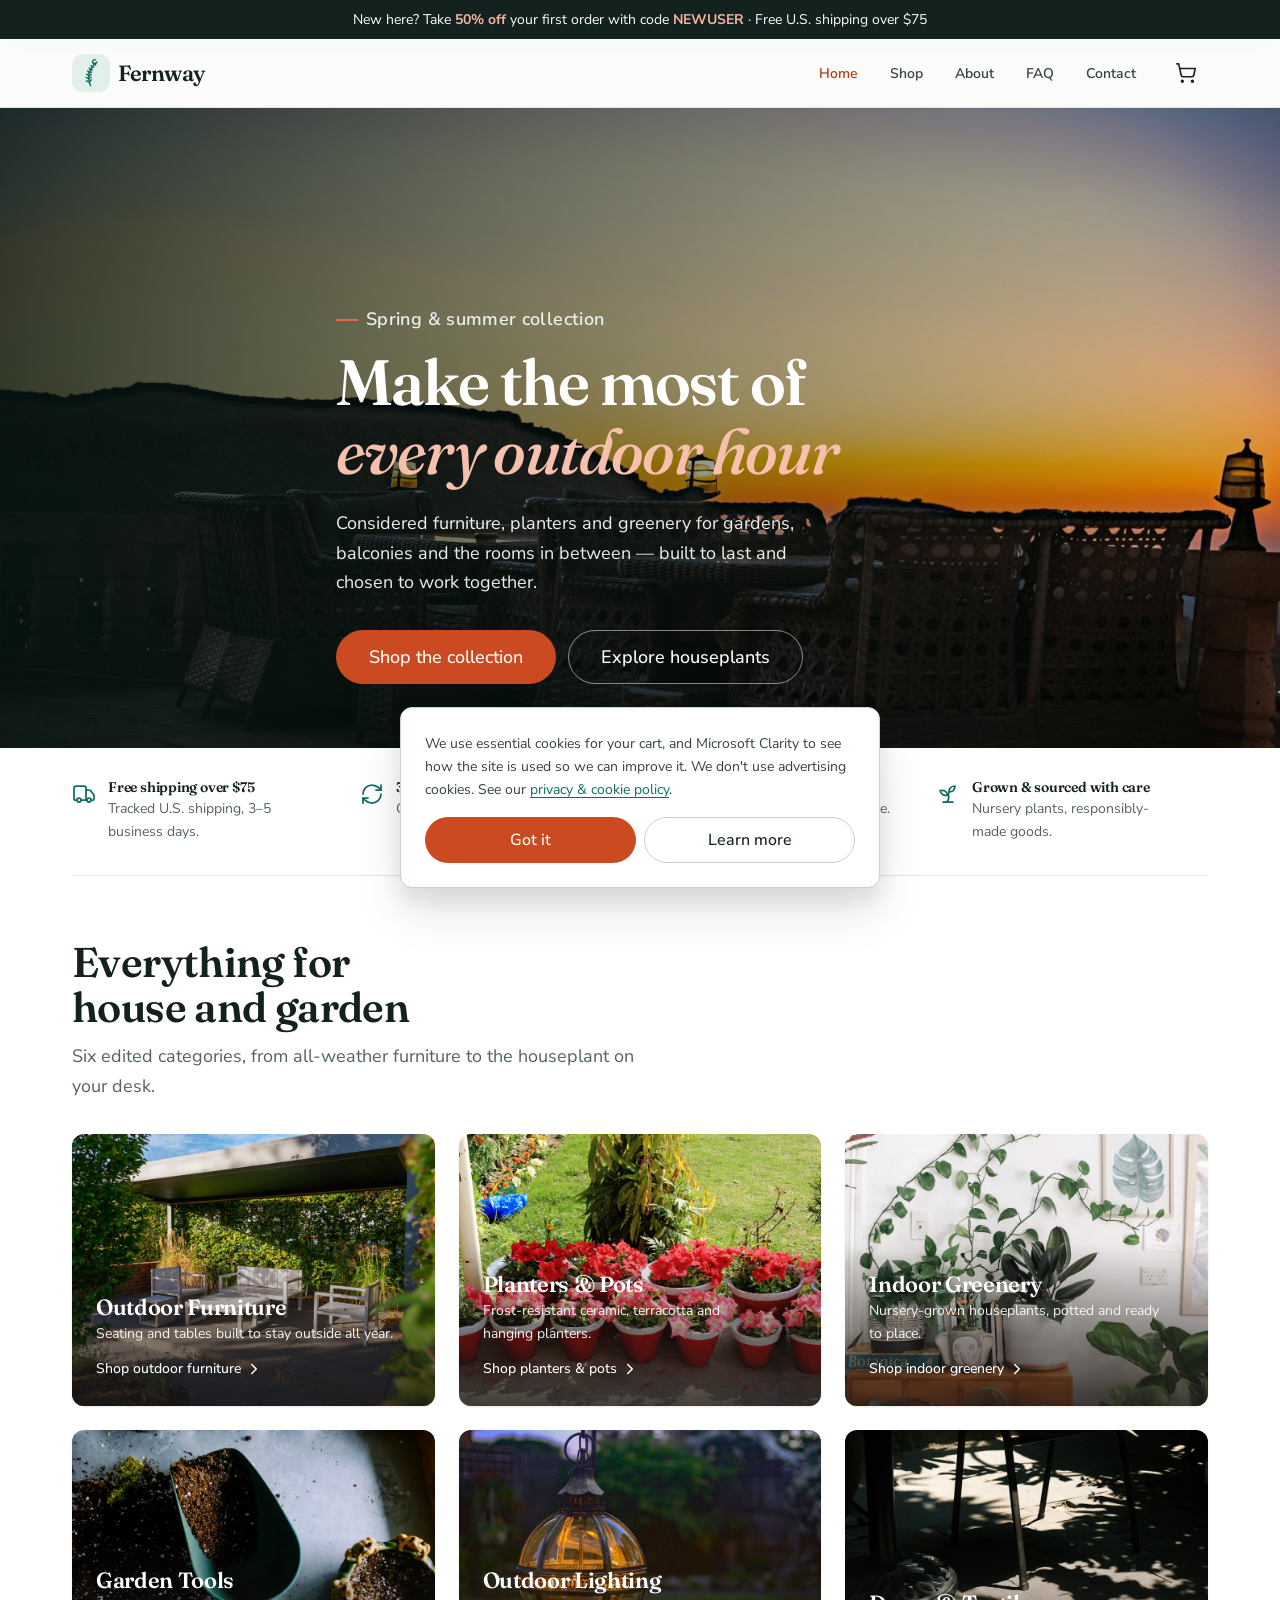
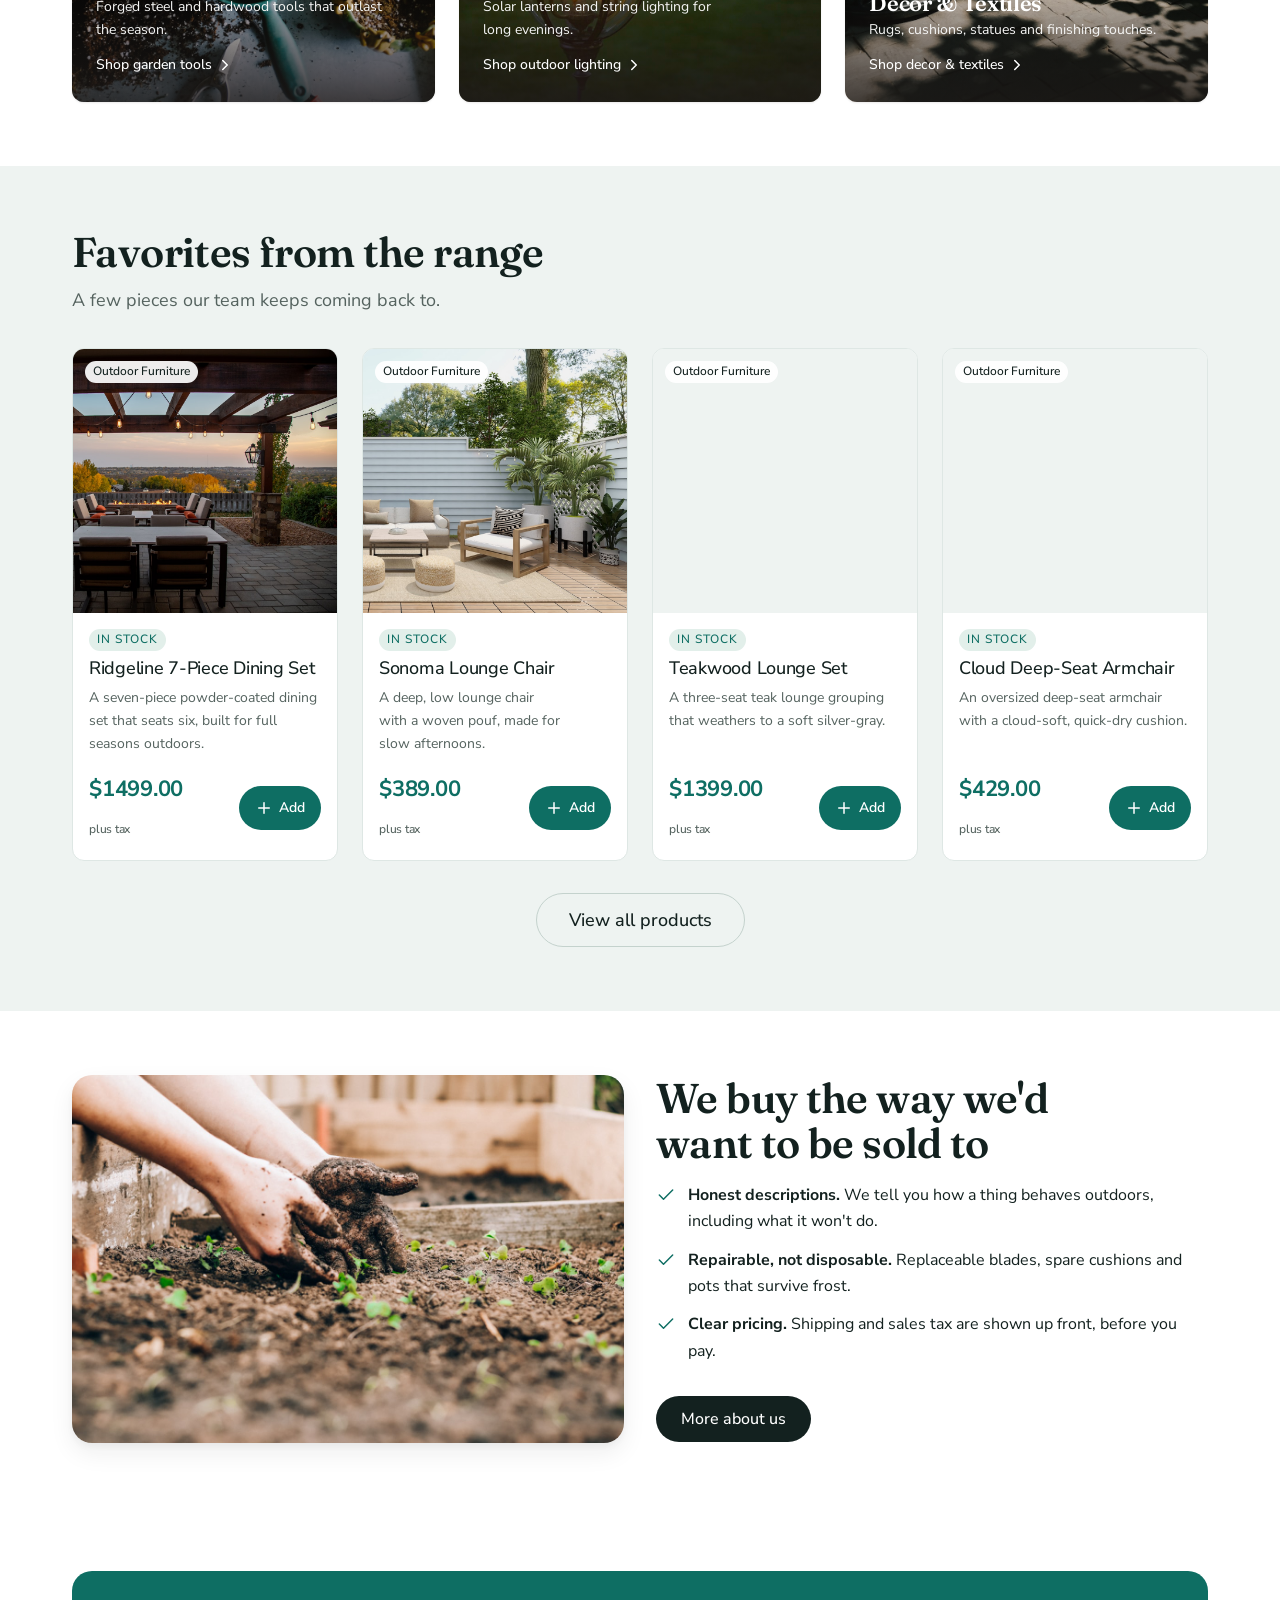
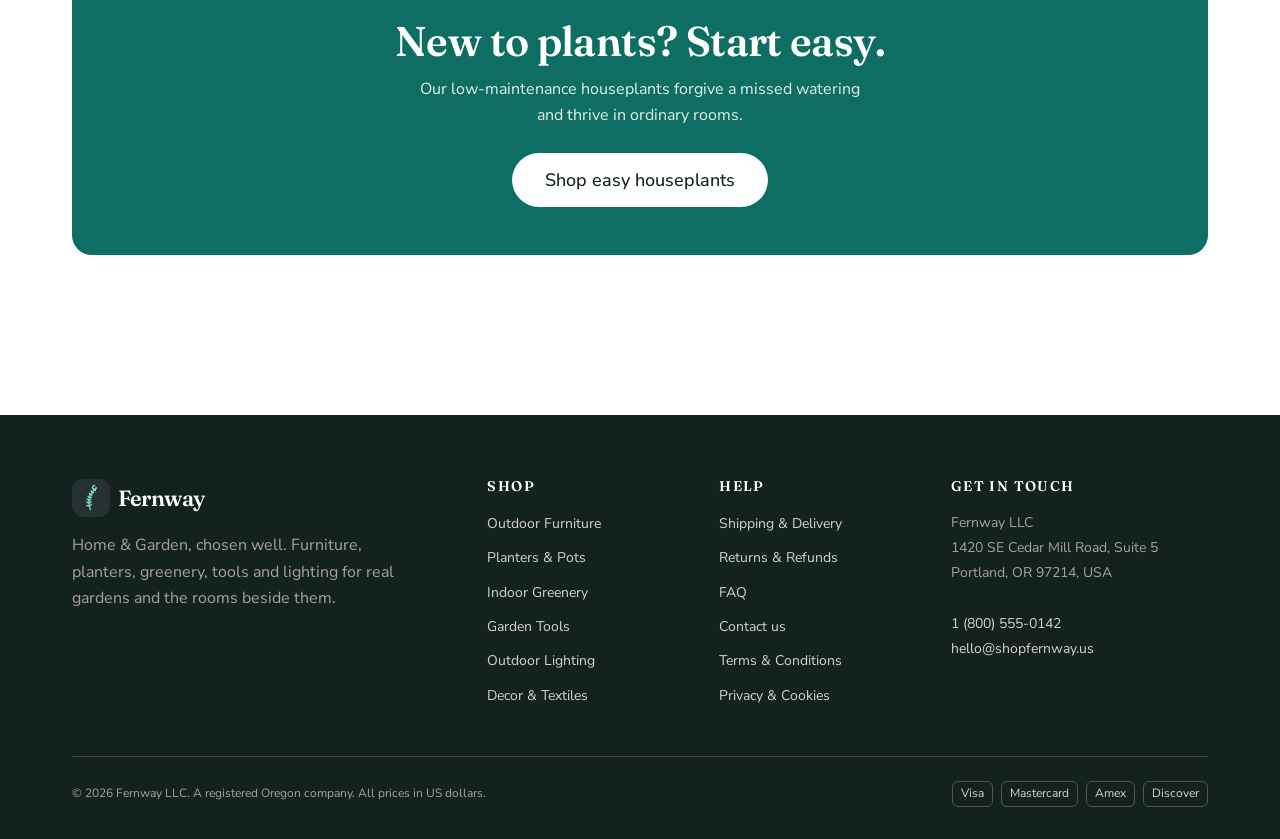
==== index.html @ 9d28e7ee "Initial commit" ====
<!DOCTYPE html>
<html lang="en">
<head>
  <meta charset="UTF-8">
  <meta name="viewport" content="width=device-width, initial-scale=1.0">
  <title>Fernway — Home &amp; Garden, chosen well</title>
  <meta name="description" content="Fernway is a Home &amp; Garden shop: outdoor furniture, planters, houseplants, tools, lighting and decor. Free U.S. shipping over $75, 30-day returns.">
  <link rel="canonical" href="https://shopfernway.us/">
  <meta property="og:type" content="website">
  <meta property="og:site_name" content="Fernway">
  <meta property="og:title" content="Fernway — Home &amp; Garden, chosen well">
  <meta property="og:description" content="Home &amp; Garden, chosen well. New here? Take 50% off your first order with code NEWUSER. Free U.S. shipping over $75.">
  <meta property="og:url" content="https://shopfernway.us/">
  <meta property="og:image" content="https://shopfernway.us/assets/images/hero-patio.jpg">
  <meta name="twitter:card" content="summary_large_image">
  <link rel="icon" href="assets/favicon.svg" type="image/svg+xml">
  <link rel="preload" href="assets/fonts/fraunces-600.woff2" as="font" type="font/woff2" crossorigin>
  <link rel="preload" href="assets/fonts/nunito-sans-400.woff2" as="font" type="font/woff2" crossorigin>
  <link rel="stylesheet" href="css/styles.css">
  <script type="text/javascript">(function(c,l,a,r,i,t,y){c[a]=c[a]||function(){(c[a].q=c[a].q||[]).push(arguments)};t=l.createElement(r);t.async=1;t.src="https://www.clarity.ms/tag/"+i;y=l.getElementsByTagName(r)[0];y.parentNode.insertBefore(t,y);})(window, document, "clarity", "script", "xrzuqr690d");</script>
</head>
<body>
  <a class="skip-link" href="#main">Skip to content</a>

  <div class="announce">
    New here? Take <strong>50% off</strong> your first order with code <strong>NEWUSER</strong> · Free U.S. shipping over $75
  </div>

  <header class="site-header">
    <div class="container header-bar">
      <a class="brand" href="index.html" aria-label="Fernway, home">
        <span class="brand-mark"><svg width="30" height="30" viewBox="0 0 32 32" fill="none" stroke="currentColor" stroke-width="1.5" stroke-linecap="round" stroke-linejoin="round" aria-hidden="true"><path d="M15.5 29.5 Q9.5 15 22 4.5"/><path d="M22 4.5 a2.2 2.2 0 1 1 -1.6 -2.6"/><path d="M14.2 25.5 16.44 23.2 M14.2 25.5 11.11 24.51 M13.62 22.14 16.02 20.35 M13.62 22.14 10.96 20.77 M13.63 18.88 16.08 17.64 M13.63 18.88 11.43 17.22 M14.19 15.75 16.61 15.03 M14.19 15.75 12.49 13.9 M15.32 12.74 17.59 12.48 M15.32 12.74 14.1 10.81 M17.01 9.85 19.05 9.95 M17.01 9.85 16.21 7.97 M19.27 7.08 21.04 7.43 M19.27 7.08 18.8 5.33"/></svg></span>
        Fernway
      </a>

      <nav class="primary-nav" data-primary-nav aria-label="Main">
        <ul>
          <li><a href="index.html">Home</a></li>
          <li><a href="shop.html">Shop</a></li>
          <li><a href="about.html">About</a></li>
          <li><a href="faq.html">FAQ</a></li>
          <li><a href="contact.html">Contact</a></li>
        </ul>
      </nav>

      <div class="header-actions">
        <a class="icon-btn" href="cart.html" aria-label="Cart">
          <svg width="22" height="22" viewBox="0 0 24 24" fill="none" stroke="currentColor" stroke-width="1.75" stroke-linecap="round" stroke-linejoin="round" aria-hidden="true"><circle cx="8" cy="21" r="1"/><circle cx="19" cy="21" r="1"/><path d="M2.05 2.05h2l2.66 12.42a2 2 0 0 0 2 1.58h9.78a2 2 0 0 0 1.95-1.57l1.65-7.43H5.12"/></svg>
          <span class="cart-count" data-cart-count data-count="0">0</span>
        </a>
        <button class="nav-toggle" data-nav-toggle aria-expanded="false" aria-controls="main-nav" aria-label="Open menu">
          <svg width="22" height="22" viewBox="0 0 24 24" fill="none" stroke="currentColor" stroke-width="1.75" stroke-linecap="round" stroke-linejoin="round" aria-hidden="true"><line x1="4" y1="6" x2="20" y2="6"/><line x1="4" y1="12" x2="20" y2="12"/><line x1="4" y1="18" x2="20" y2="18"/></svg>
        </button>
      </div>
    </div>
  </header>

  <main id="main">
    <!-- Hero -->
    <section class="hero">
      <div class="hero-media">
        <img src="assets/images/hero-patio.jpg" alt="An outdoor seating area at sunset overlooking the water" width="1920" height="1080" fetchpriority="high" decoding="async">
      </div>
      <div class="container hero-inner">
        <p class="hero-kicker">Spring &amp; summer collection</p>
        <h1>Make the most of<br><em>every outdoor hour</em></h1>
        <p>Considered furniture, planters and greenery for gardens, balconies and the rooms in between — built to last and chosen to work together.</p>
        <div class="hero-actions">
          <a class="btn btn-primary btn-lg" href="shop.html">Shop the collection</a>
          <a class="btn btn-ghost btn-lg" href="shop.html?category=indoor-greenery">Explore houseplants</a>
        </div>
      </div>
    </section>

    <!-- Trust row -->
    <div class="container">
      <div class="trust-row">
        <div class="trust-item">
          <svg width="24" height="24" viewBox="0 0 24 24" fill="none" stroke="currentColor" stroke-width="1.75" stroke-linecap="round" stroke-linejoin="round" aria-hidden="true"><path d="M14 18V6a2 2 0 0 0-2-2H4a2 2 0 0 0-2 2v11a1 1 0 0 0 1 1h2"/><path d="M15 18H9"/><path d="M19 18h2a1 1 0 0 0 1-1v-3.65a1 1 0 0 0-.22-.62l-3.48-4.35A1 1 0 0 0 17.52 8H14"/><circle cx="17" cy="18" r="2"/><circle cx="7" cy="18" r="2"/></svg>
          <div><h3>Free shipping over $75</h3><p>Tracked U.S. shipping, 3–5 business days.</p></div>
        </div>
        <div class="trust-item">
          <svg width="24" height="24" viewBox="0 0 24 24" fill="none" stroke="currentColor" stroke-width="1.75" stroke-linecap="round" stroke-linejoin="round" aria-hidden="true"><path d="M3 12a9 9 0 0 1 9-9 9.75 9.75 0 0 1 6.74 2.74L21 8"/><path d="M21 3v5h-5"/><path d="M21 12a9 9 0 0 1-9 9 9.75 9.75 0 0 1-6.74-2.74L3 16"/><path d="M8 16H3v5"/></svg>
          <div><h3>30-day returns</h3><p>Changed your mind? Send it back.</p></div>
        </div>
        <div class="trust-item">
          <svg width="24" height="24" viewBox="0 0 24 24" fill="none" stroke="currentColor" stroke-width="1.75" stroke-linecap="round" stroke-linejoin="round" aria-hidden="true"><path d="M20 13c0 5-3.5 7.5-7.66 8.95a1 1 0 0 1-.67-.01C7.5 20.5 4 18 4 13V6a1 1 0 0 1 1-1c2 0 4.5-1.2 6.24-2.72a1.17 1.17 0 0 1 1.52 0C14.51 3.81 17 5 19 5a1 1 0 0 1 1 1Z"/><path d="m9 12 2 2 4-4"/></svg>
          <div><h3>Built to last</h3><p>Guarantees on every larger piece.</p></div>
        </div>
        <div class="trust-item">
          <svg width="24" height="24" viewBox="0 0 24 24" fill="none" stroke="currentColor" stroke-width="1.75" stroke-linecap="round" stroke-linejoin="round" aria-hidden="true"><path d="M7 20h10"/><path d="M10 20c5.5-2.5.8-6.4 3-10"/><path d="M9.5 9.4c1.1.8 1.8 2.2 2.3 3.7-2 .4-3.5.4-4.8-.3-1.2-.6-2.3-1.9-3-4.2 2.8-.5 4.4 0 5.5.8Z"/><path d="M14.1 6a7 7 0 0 0-1.1 4c1.9-.1 3.3-.6 4.3-1.4 1-1 1.6-2.3 1.7-4.6-2.7.1-4 1-4.9 2Z"/></svg>
          <div><h3>Grown &amp; sourced with care</h3><p>Nursery plants, responsibly-made goods.</p></div>
        </div>
      </div>
    </div>

    <!-- Categories -->
    <section class="section container">
      <div class="section-head">
        <h2>Everything for house and garden</h2>
        <p>Six edited categories, from all-weather furniture to the houseplant on your desk.</p>
      </div>
      <div class="card-grid" data-category-grid></div>
    </section>

    <!-- Featured -->
    <section class="section-sunk">
      <div class="section container">
        <div class="section-head">
          <h2>Favorites from the range</h2>
          <p>A few pieces our team keeps coming back to.</p>
        </div>
        <div data-featured-grid></div>
        <div class="text-center mt-6">
          <a class="btn btn-ghost btn-lg" href="shop.html">View all products</a>
        </div>
      </div>
    </section>

    <!-- Editorial split -->
    <section class="section container">
      <div class="split reveal">
        <div class="split-media">
          <img src="assets/images/editorial-workshop.jpg" alt="Hands pressing a young seedling into dark potting soil" width="1200" height="800" loading="lazy" decoding="async">
        </div>
        <div class="split-body">
          <h2>We buy the way we'd want to be sold to</h2>
          <ul class="feature-list">
            <li><svg width="20" height="20" viewBox="0 0 24 24" fill="none" stroke="currentColor" stroke-width="1.75" stroke-linecap="round" stroke-linejoin="round" aria-hidden="true"><polyline points="20 6 9 17 4 12"/></svg><span><strong>Honest descriptions.</strong> We tell you how a thing behaves outdoors, including what it won't do.</span></li>
            <li><svg width="20" height="20" viewBox="0 0 24 24" fill="none" stroke="currentColor" stroke-width="1.75" stroke-linecap="round" stroke-linejoin="round" aria-hidden="true"><polyline points="20 6 9 17 4 12"/></svg><span><strong>Repairable, not disposable.</strong> Replaceable blades, spare cushions and pots that survive frost.</span></li>
            <li><svg width="20" height="20" viewBox="0 0 24 24" fill="none" stroke="currentColor" stroke-width="1.75" stroke-linecap="round" stroke-linejoin="round" aria-hidden="true"><polyline points="20 6 9 17 4 12"/></svg><span><strong>Clear pricing.</strong> Shipping and sales tax are shown up front, before you pay.</span></li>
          </ul>
          <a class="btn btn-dark" href="about.html">More about us</a>
        </div>
      </div>
    </section>

    <!-- CTA band -->
    <section class="section container">
      <div class="cta-band reveal">
        <h2>New to plants? Start easy.</h2>
        <p>Our low-maintenance houseplants forgive a missed watering and thrive in ordinary rooms.</p>
        <a class="btn btn-primary btn-lg" href="shop.html?category=indoor-greenery">Shop easy houseplants</a>
      </div>
    </section>
  </main>

  <footer class="site-footer">
    <div class="container">
      <div class="footer-grid">
        <div class="footer-brand">
          <a class="brand" href="index.html">
            <span class="brand-mark"><svg width="28" height="28" viewBox="0 0 32 32" fill="none" stroke="currentColor" stroke-width="1.5" stroke-linecap="round" stroke-linejoin="round" aria-hidden="true"><path d="M15.5 29.5 Q9.5 15 22 4.5"/><path d="M22 4.5 a2.2 2.2 0 1 1 -1.6 -2.6"/><path d="M14.2 25.5 16.44 23.2 M14.2 25.5 11.11 24.51 M13.62 22.14 16.02 20.35 M13.62 22.14 10.96 20.77 M13.63 18.88 16.08 17.64 M13.63 18.88 11.43 17.22 M14.19 15.75 16.61 15.03 M14.19 15.75 12.49 13.9 M15.32 12.74 17.59 12.48 M15.32 12.74 14.1 10.81 M17.01 9.85 19.05 9.95 M17.01 9.85 16.21 7.97 M19.27 7.08 21.04 7.43 M19.27 7.08 18.8 5.33"/></svg></span>
            Fernway
          </a>
          <p>Home &amp; Garden, chosen well. Furniture, planters, greenery, tools and lighting for real gardens and the rooms beside them.</p>
        </div>
        <div class="footer-col">
          <h3>Shop</h3>
          <ul>
            <li><a href="shop.html?category=outdoor-furniture">Outdoor Furniture</a></li>
            <li><a href="shop.html?category=planters">Planters &amp; Pots</a></li>
            <li><a href="shop.html?category=indoor-greenery">Indoor Greenery</a></li>
            <li><a href="shop.html?category=tools">Garden Tools</a></li>
            <li><a href="shop.html?category=lighting">Outdoor Lighting</a></li>
            <li><a href="shop.html?category=decor">Decor &amp; Textiles</a></li>
          </ul>
        </div>
        <div class="footer-col">
          <h3>Help</h3>
          <ul>
            <li><a href="shipping.html">Shipping &amp; Delivery</a></li>
            <li><a href="returns.html">Returns &amp; Refunds</a></li>
            <li><a href="faq.html">FAQ</a></li>
            <li><a href="contact.html">Contact us</a></li>
            <li><a href="terms.html">Terms &amp; Conditions</a></li>
            <li><a href="privacy.html">Privacy &amp; Cookies</a></li>
          </ul>
        </div>
        <div class="footer-col">
          <h3>Get in touch</h3>
          <address>
            Fernway LLC<br>
            1420 SE Cedar Mill Road, Suite 5<br>
            Portland, OR 97214, USA<br><br>
            <a href="tel:+18005550142">1 (800) 555-0142</a><br>
            <a href="mailto:hello@shopfernway.us">hello@shopfernway.us</a>
          </address>
        </div>
      </div>
      <div class="footer-bottom">
        <p>&copy; <span data-year>2026</span> Fernway LLC. A registered Oregon company. All prices in US dollars.</p>
        <div class="pay-badges" aria-label="Accepted payment methods">
          <span>Visa</span><span>Mastercard</span><span>Amex</span><span>Discover</span>
        </div>
      </div>
    </div>
  </footer>

  <script type="module" src="js/main.js"></script>
</body>
</html>
---- css/styles.css ----
@import url('fonts.css');

/* ==========================================================================
   Design tokens
   ========================================================================== */

:root {
  /* Color — Botanic Teal. Cool botanical base, warm coral pop, on pure white.
     All pairings verified to WCAG AA (see notes in the redesign scripts). */
  --color-primary: #13211F;        /* ink: headings, body text */
  --color-on-primary: #FFFFFF;
  --color-secondary: #34433F;      /* softer heading/body */
  --color-brand: #0E6E63;          /* teal: links, prices, brand accents (6.1:1) */
  --color-brand-strong: #0A574E;   /* teal hover */
  --color-brand-050: #E2EFEA;      /* teal tint surface */
  --color-accent: #CB4A22;         /* coral CTA: white text passes AA (4.6:1) */
  --color-accent-strong: #A93B18;  /* coral hover */
  --color-accent-bright: #E9663F;  /* decorative coral (badge fills w/ ink text) */
  --color-accent-050: #FCE3DA;     /* coral tint surface */
  --color-leaf: #0E6E63;           /* legacy alias -> teal */
  --color-leaf-soft: #E2EFEA;
  --color-bg: #FFFFFF;
  --color-surface: #FFFFFF;
  --color-surface-sunk: #EEF3F1;   /* mist panel */
  --color-fg: #13211F;
  --color-fg-muted: #55635F;       /* 6.3:1 on white, 5.6:1 on mist */
  --color-border: #DEE7E4;
  --color-border-strong: #C4D2CD;
  --color-destructive: #B3261E;
  --color-warn: #A93B18;
  --color-star: #CB4A22;

  /* Type — Fraunces (display serif) + Nunito Sans (UI + body) */
  --font-display: 'Fraunces', Georgia, 'Times New Roman', serif;
  --font-heading: 'Nunito Sans', system-ui, sans-serif;
  --font-body: 'Nunito Sans', system-ui, sans-serif;
  --text-xs: 0.75rem;
  --text-sm: 0.875rem;
  --text-base: 1rem;
  --text-md: 1.125rem;
  --text-lg: 1.375rem;
  --text-xl: 1.75rem;
  --text-2xl: clamp(1.9rem, 1.5rem + 1.6vw, 2.6rem);
  --text-3xl: clamp(2.4rem, 1.5rem + 3.6vw, 4rem);
  --leading-body: 1.65;
  --leading-tight: 1.08;

  /* Space (4px base) */
  --space-1: 0.25rem;
  --space-2: 0.5rem;
  --space-3: 0.75rem;
  --space-4: 1rem;
  --space-5: 1.5rem;
  --space-6: 2rem;
  --space-7: 3rem;
  --space-8: 4rem;
  --space-9: 6rem;

  /* Shape */
  --radius-sm: 6px;
  --radius: 12px;
  --radius-lg: 20px;
  --radius-pill: 999px;
  --shadow-sm: 0 1px 2px rgb(28 25 23 / 0.06), 0 1px 3px rgb(28 25 23 / 0.04);
  --shadow: 0 4px 6px rgb(28 25 23 / 0.04), 0 10px 24px rgb(28 25 23 / 0.07);
  --shadow-lg: 0 12px 24px rgb(28 25 23 / 0.10), 0 24px 48px rgb(28 25 23 / 0.10);

  /* Layout */
  --container: 1200px;
  --container-narrow: 780px;
  --header-height: 68px;

  /* Motion */
  --ease: cubic-bezier(0.22, 0.61, 0.36, 1);
  --dur-fast: 160ms;
  --dur: 240ms;
  --dur-slow: 420ms;
}

/* ==========================================================================
   Reset
   ========================================================================== */

*,
*::before,
*::after { box-sizing: border-box; }
* { margin: 0; }

html {
  -webkit-text-size-adjust: 100%;
  scroll-behavior: smooth;
  scroll-padding-top: calc(var(--header-height) + var(--space-4));
}

body {
  min-height: 100vh;
  font-family: var(--font-body);
  font-size: var(--text-base);
  line-height: var(--leading-body);
  color: var(--color-fg);
  background-color: var(--color-bg);
  -webkit-font-smoothing: antialiased;
  text-rendering: optimizeLegibility;
}

h1, h2, h3, h4, h5 {
  font-family: var(--font-display);
  line-height: var(--leading-tight);
  font-weight: 600;
  letter-spacing: -0.015em;
  text-wrap: balance;
  color: var(--color-primary);
}
/* Small UI-scale headings (card titles, sidebar) read better in the sans. */
h4, h5 { font-family: var(--font-heading); letter-spacing: -0.005em; }

p { text-wrap: pretty; }

img, picture, svg { display: block; max-width: 100%; }
img { height: auto; }

input, button, textarea, select { font: inherit; color: inherit; }
button { cursor: pointer; background: none; border: none; }

ul[class], ol[class] { list-style: none; padding: 0; }

a { color: var(--color-brand); text-underline-offset: 0.2em; }
a:hover { color: var(--color-brand-strong); }

:focus-visible {
  outline: 3px solid var(--color-brand);
  outline-offset: 2px;
  border-radius: 3px;
}

@media (prefers-reduced-motion: reduce) {
  html { scroll-behavior: auto; }
  *, *::before, *::after {
    animation-duration: 0.01ms !important;
    animation-iteration-count: 1 !important;
    transition-duration: 0.01ms !important;
  }
}

/* ==========================================================================
   Layout helpers
   ========================================================================== */

.container {
  width: 100%;
  max-width: var(--container);
  margin-inline: auto;
  padding-inline: var(--space-4);
}

.container-narrow { max-width: var(--container-narrow); }

.section { padding-block: var(--space-8); }
.section-sunk { background-color: var(--color-surface-sunk); }

.section-head {
  max-width: 60ch;
  margin-bottom: var(--space-6);
}
.section-head.center {
  margin-inline: auto;
  text-align: center;
}
.eyebrow {
  display: inline-block;
  font-family: var(--font-heading);
  font-size: var(--text-sm);
  font-weight: 500;
  letter-spacing: 0.12em;
  text-transform: uppercase;
  color: var(--color-accent);
  margin-bottom: var(--space-2);
}
.section-head h2 { font-size: var(--text-2xl); }
.section-head p {
  margin-top: var(--space-3);
  color: var(--color-fg-muted);
  font-size: var(--text-md);
}

.skip-link {
  position: absolute;
  left: var(--space-3);
  top: -100px;
  z-index: 200;
  padding: var(--space-3) var(--space-4);
  background: var(--color-primary);
  color: var(--color-on-primary);
  border-radius: var(--radius-sm);
  transition: top var(--dur) var(--ease);
}
.skip-link:focus { top: var(--space-3); color: var(--color-on-primary); }

.visually-hidden {
  position: absolute !important;
  width: 1px; height: 1px;
  padding: 0; margin: -1px;
  overflow: hidden; clip: rect(0 0 0 0);
  white-space: nowrap; border: 0;
}

/* ==========================================================================
   Buttons
   ========================================================================== */

.btn {
  display: inline-flex;
  align-items: center;
  justify-content: center;
  gap: var(--space-2);
  min-height: 46px;
  padding: var(--space-3) var(--space-5);
  font-family: var(--font-heading);
  font-weight: 500;
  font-size: var(--text-base);
  line-height: 1;
  text-decoration: none;
  border-radius: var(--radius-pill);
  border: 1.5px solid transparent;
  transition: background-color var(--dur) var(--ease),
              color var(--dur) var(--ease),
              border-color var(--dur) var(--ease),
              transform var(--dur-fast) var(--ease),
              box-shadow var(--dur) var(--ease);
}
.btn:active { transform: translateY(1px); }

.btn-primary {
  background-color: var(--color-accent);
  color: var(--color-on-primary);
}
.btn-primary:hover {
  background-color: var(--color-accent-strong);
  color: var(--color-on-primary);
  box-shadow: var(--shadow);
}

.btn-dark { background-color: var(--color-primary); color: var(--color-on-primary); }
.btn-dark:hover { background-color: #000; color: var(--color-on-primary); box-shadow: var(--shadow); }

.btn-ghost {
  background-color: transparent;
  color: var(--color-primary);
  border-color: var(--color-border-strong);
}
.btn-ghost:hover { border-color: var(--color-primary); color: var(--color-primary); background-color: var(--color-surface); }

.btn-block { width: 100%; }
.btn-lg { min-height: 54px; padding-inline: var(--space-6); font-size: var(--text-md); }
.btn[disabled] { opacity: 0.5; cursor: not-allowed; }

/* ==========================================================================
   Header
   ========================================================================== */

.site-header {
  position: sticky;
  top: 0;
  z-index: 100;
  background-color: rgb(250 250 249 / 0.82);
  backdrop-filter: saturate(140%) blur(12px);
  -webkit-backdrop-filter: saturate(140%) blur(12px);
  border-bottom: 1px solid var(--color-border);
}

.header-bar {
  display: flex;
  align-items: center;
  gap: var(--space-4);
  min-height: var(--header-height);
}

.brand {
  display: inline-flex;
  align-items: center;
  gap: var(--space-2);
  font-family: var(--font-display);
  font-weight: 600;
  font-size: var(--text-lg);
  color: var(--color-primary);
  text-decoration: none;
  letter-spacing: -0.02em;
  margin-right: auto;
}
.brand:hover { color: var(--color-primary); }
.brand-mark {
  display: inline-grid;
  place-items: center;
  width: 38px;
  height: 38px;
  border-radius: 11px;
  background: var(--color-brand-050);
  color: var(--color-brand);
  flex-shrink: 0;
}
.brand-mark svg { display: block; }
.site-footer .brand-mark { background: rgb(255 255 255 / 0.08); color: #7FD8C6; }

.primary-nav ul {
  display: flex;
  gap: var(--space-2);
  list-style: none;
  margin: 0;
  padding: 0;
}
.primary-nav a {
  display: inline-block;
  padding: var(--space-2) var(--space-3);
  color: var(--color-secondary);
  text-decoration: none;
  font-weight: 600;
  font-size: var(--text-sm);
  border-radius: var(--radius-sm);
  transition: color var(--dur) var(--ease), background-color var(--dur) var(--ease);
}
.primary-nav a:hover { color: var(--color-primary); background-color: var(--color-surface-sunk); }
.primary-nav a[aria-current="page"] { color: var(--color-accent-strong); }

.header-actions { display: flex; align-items: center; gap: var(--space-1); }

.icon-btn {
  display: inline-flex;
  align-items: center;
  justify-content: center;
  width: 44px;
  height: 44px;
  border-radius: var(--radius-sm);
  color: var(--color-primary);
  text-decoration: none;
  position: relative;
  transition: background-color var(--dur) var(--ease);
}
.icon-btn:hover { background-color: var(--color-surface-sunk); color: var(--color-primary); }

.cart-count {
  position: absolute;
  top: 4px;
  right: 2px;
  min-width: 18px;
  height: 18px;
  padding: 0 5px;
  display: none;
  align-items: center;
  justify-content: center;
  font-family: var(--font-heading);
  font-size: 11px;
  font-weight: 600;
  line-height: 1;
  color: var(--color-on-primary);
  background-color: var(--color-accent);
  border-radius: var(--radius-pill);
}
.cart-count[data-count]:not([data-count="0"]) { display: inline-flex; }

.nav-toggle { display: none; }

/* ==========================================================================
   Announcement bar
   ========================================================================== */

.announce {
  background-color: var(--color-primary);
  color: var(--color-on-primary);
  text-align: center;
  font-size: var(--text-sm);
  padding: var(--space-2) var(--space-4);
}
.announce strong { color: #F7B29B; font-weight: 700; }

/* ==========================================================================
   Footer
   ========================================================================== */

.site-footer {
  margin-top: var(--space-9);
  background-color: var(--color-primary);
  color: #D6D3D1;
  padding-block: var(--space-8) var(--space-6);
}
.site-footer h3 {
  color: var(--color-on-primary);
  font-size: var(--text-sm);
  text-transform: uppercase;
  letter-spacing: 0.1em;
  margin-bottom: var(--space-4);
}
.footer-grid {
  display: grid;
  grid-template-columns: 1fr;
  gap: var(--space-7);
}
.footer-brand p { margin-top: var(--space-3); color: #A8A29E; max-width: 34ch; }
.footer-brand .brand { color: var(--color-on-primary); }
.footer-brand .brand:hover { color: var(--color-on-primary); }
.footer-col ul { list-style: none; padding: 0; display: grid; gap: var(--space-2); }
.footer-col a { color: #D6D3D1; text-decoration: none; font-size: var(--text-sm); }
.footer-col a:hover { color: var(--color-on-primary); text-decoration: underline; }
.footer-col address { font-style: normal; color: #A8A29E; font-size: var(--text-sm); line-height: 1.8; }
.footer-col address a { color: #D6D3D1; }

.footer-bottom {
  margin-top: var(--space-7);
  padding-top: var(--space-5);
  border-top: 1px solid #44403C;
  display: flex;
  flex-wrap: wrap;
  gap: var(--space-3);
  justify-content: space-between;
  align-items: center;
  color: #A8A29E;
  font-size: var(--text-xs);
}
.footer-bottom a { color: #A8A29E; }
.pay-badges { display: flex; gap: var(--space-2); align-items: center; }
.pay-badges span {
  font-size: var(--text-xs);
  color: #D6D3D1;
  border: 1px solid #57534E;
  border-radius: var(--radius-sm);
  padding: 2px var(--space-2);
}

/* ==========================================================================
   Hero
   ========================================================================== */

.hero {
  position: relative;
  min-height: min(78vh, 640px);
  display: flex;
  align-items: flex-end;
  color: var(--color-on-primary);
  overflow: hidden;
}
.hero-media { position: absolute; inset: 0; }
.hero-media img { width: 100%; height: 100%; object-fit: cover; }
.hero-media::after {
  content: '';
  position: absolute;
  inset: 0;
  background: linear-gradient(90deg, rgb(7 22 19 / 0.82) 0%, rgb(7 22 19 / 0.48) 48%, rgb(7 22 19 / 0.12) 100%);
}
.hero-inner {
  position: relative;
  padding-block: var(--space-8);
  max-width: 42rem;
}
.hero-kicker {
  display: inline-flex;
  align-items: center;
  gap: var(--space-2);
  font-family: var(--font-heading);
  font-size: var(--text-sm);
  font-weight: 600;
  letter-spacing: 0.02em;
  color: #C9E7DF;
  margin-bottom: var(--space-3);
}
.hero-kicker::before {
  content: '';
  width: 22px;
  height: 1.5px;
  background: var(--color-accent-bright);
}
.hero h1 {
  color: var(--color-on-primary);
  font-size: var(--text-3xl);
  font-weight: 600;
  letter-spacing: -0.025em;
}
.hero h1 em {
  font-style: italic;
  font-weight: 500;
  color: #F6C0AC;
}
.hero p {
  margin-top: var(--space-5);
  font-size: var(--text-md);
  color: #EAF1EE;
  max-width: 46ch;
}
.hero-actions {
  margin-top: var(--space-6);
  display: flex;
  flex-wrap: wrap;
  gap: var(--space-3);
}
.hero .btn-ghost {
  color: var(--color-on-primary);
  border-color: rgb(255 255 255 / 0.5);
}
.hero .btn-ghost:hover {
  background-color: rgb(255 255 255 / 0.12);
  border-color: var(--color-on-primary);
  color: var(--color-on-primary);
}

/* ==========================================================================
   Trust row
   ========================================================================== */

.trust-row {
  display: grid;
  grid-template-columns: repeat(2, 1fr);
  gap: var(--space-4);
  padding-block: var(--space-6);
  border-bottom: 1px solid var(--color-border);
}
.trust-item {
  display: flex;
  gap: var(--space-3);
  align-items: flex-start;
}
.trust-item svg { color: var(--color-leaf); flex-shrink: 0; margin-top: 2px; }
.trust-item h3 { font-size: var(--text-sm); margin-bottom: 2px; }
.trust-item p { font-size: var(--text-sm); color: var(--color-fg-muted); }

/* ==========================================================================
   Category grid
   ========================================================================== */

.card-grid {
  display: grid;
  gap: var(--space-5);
  grid-template-columns: 1fr;
}

.category-card {
  position: relative;
  display: block;
  border-radius: var(--radius);
  overflow: hidden;
  text-decoration: none;
  color: var(--color-on-primary);
  aspect-ratio: 4 / 3;
  box-shadow: var(--shadow-sm);
}
.category-card img {
  width: 100%;
  height: 100%;
  object-fit: cover;
  transition: transform var(--dur-slow) var(--ease);
}
.category-card::after {
  content: '';
  position: absolute;
  inset: 0;
  background: linear-gradient(180deg, rgb(28 25 23 / 0) 40%, rgb(28 25 23 / 0.82) 100%);
}
.category-card:hover img { transform: scale(1.05); }
.category-card:hover { color: var(--color-on-primary); }
.category-card .cat-body {
  position: absolute;
  inset-inline: 0;
  bottom: 0;
  z-index: 1;
  padding: var(--space-5);
}
.category-card h3 { color: var(--color-on-primary); font-size: var(--text-lg); }
.category-card p { font-size: var(--text-sm); color: #F5F5F4; margin-top: 2px; }
.category-card .cat-link {
  display: inline-flex;
  align-items: center;
  gap: 4px;
  margin-top: var(--space-3);
  font-family: var(--font-heading);
  font-size: var(--text-sm);
  font-weight: 500;
}
.category-card svg { transition: transform var(--dur) var(--ease); }
.category-card:hover svg { transform: translateX(4px); }

/* ==========================================================================
   Product cards
   ========================================================================== */

.product-grid {
  display: grid;
  gap: var(--space-5);
  grid-template-columns: repeat(2, 1fr);
}

.product-card {
  display: flex;
  flex-direction: column;
  background-color: var(--color-surface);
  border: 1px solid var(--color-border);
  border-radius: var(--radius);
  overflow: hidden;
  transition: box-shadow var(--dur) var(--ease), transform var(--dur) var(--ease), border-color var(--dur) var(--ease);
}
.product-card:hover {
  box-shadow: var(--shadow);
  transform: translateY(-3px);
  border-color: var(--color-border-strong);
}
.product-media {
  position: relative;
  display: block;
  aspect-ratio: 1 / 1;
  background-color: var(--color-surface-sunk);
  overflow: hidden;
}
.product-media img {
  width: 100%;
  height: 100%;
  object-fit: cover;
  transition: transform var(--dur-slow) var(--ease);
}
.product-card:hover .product-media img { transform: scale(1.04); }

.badge {
  display: inline-flex;
  align-items: center;
  gap: 4px;
  font-family: var(--font-heading);
  font-size: var(--text-xs);
  font-weight: 500;
  padding: 3px var(--space-2);
  border-radius: var(--radius-pill);
  line-height: 1.3;
}
.badge-stock { background-color: var(--color-leaf-soft); color: var(--color-leaf); }
.badge-low { background-color: var(--color-accent-050); color: var(--color-accent-strong); }
.badge-out { background-color: #F3F1EE; color: var(--color-fg-muted); }
.badge-float {
  position: absolute;
  top: var(--space-3);
  left: var(--space-3);
  background-color: rgb(255 255 255 / 0.92);
  color: var(--color-primary);
  backdrop-filter: blur(4px);
}

.product-body {
  display: flex;
  flex-direction: column;
  flex: 1;
  padding: var(--space-4);
  gap: var(--space-2);
}
.product-cat {
  font-size: var(--text-xs);
  text-transform: uppercase;
  letter-spacing: 0.08em;
  color: var(--color-fg-muted);
  font-weight: 600;
}
.product-title {
  font-family: var(--font-heading);
  font-size: var(--text-md);
  font-weight: 500;
}
.product-title a { color: var(--color-primary); text-decoration: none; }
.product-title a:hover { color: var(--color-accent-strong); }
.product-summary { font-size: var(--text-sm); color: var(--color-fg-muted); flex: 1; }
.product-foot {
  display: flex;
  align-items: center;
  justify-content: space-between;
  gap: var(--space-3);
  margin-top: var(--space-2);
}
.price {
  font-family: var(--font-heading);
  font-size: var(--text-lg);
  font-weight: 700;
  color: var(--color-brand);
  letter-spacing: -0.01em;
}
.price small { font-size: var(--text-xs); font-weight: 500; color: var(--color-fg-muted); }

.add-btn {
  display: inline-flex;
  align-items: center;
  gap: 6px;
  min-height: 44px;
  padding: 0 var(--space-4);
  border-radius: var(--radius-pill);
  background-color: var(--color-brand);
  color: var(--color-on-primary);
  font-family: var(--font-heading);
  font-size: var(--text-sm);
  font-weight: 600;
  transition: background-color var(--dur) var(--ease), transform var(--dur-fast) var(--ease);
}
.add-btn:hover { background-color: var(--color-accent); }
.add-btn:active { transform: scale(0.97); }

/* ==========================================================================
   Editorial / split
   ========================================================================== */

.split {
  display: grid;
  gap: var(--space-6);
  align-items: center;
  grid-template-columns: 1fr;
}
.split-media img {
  width: 100%;
  border-radius: var(--radius-lg);
  box-shadow: var(--shadow);
  aspect-ratio: 3 / 2;
  object-fit: cover;
}
.split-body h2 { font-size: var(--text-2xl); margin-bottom: var(--space-4); }
.split-body p { color: var(--color-fg-muted); margin-bottom: var(--space-4); }
.split-body .btn { margin-top: var(--space-2); }

.feature-list { list-style: none; padding: 0; display: grid; gap: var(--space-3); margin-bottom: var(--space-5); }
.feature-list li { display: flex; gap: var(--space-3); align-items: flex-start; }
.feature-list svg { color: var(--color-leaf); flex-shrink: 0; margin-top: 3px; }

/* ==========================================================================
   Page header (interior pages)
   ========================================================================== */

.page-header {
  background-color: var(--color-surface-sunk);
  border-bottom: 1px solid var(--color-border);
  padding-block: var(--space-7);
}
.page-header h1 { font-size: var(--text-2xl); }
.page-header p { margin-top: var(--space-2); color: var(--color-fg-muted); max-width: 60ch; }

.breadcrumb {
  display: flex;
  flex-wrap: wrap;
  gap: var(--space-2);
  align-items: center;
  font-size: var(--text-sm);
  color: var(--color-fg-muted);
  margin-bottom: var(--space-3);
  list-style: none;
  padding: 0;
}
.breadcrumb a { color: var(--color-fg-muted); text-decoration: none; }
.breadcrumb a:hover { color: var(--color-accent-strong); text-decoration: underline; }
.breadcrumb li { display: flex; align-items: center; gap: var(--space-2); }
.breadcrumb li[aria-current="page"] { color: var(--color-secondary); font-weight: 600; }

/* ==========================================================================
   Shop layout
   ========================================================================== */

.shop-layout {
  display: grid;
  gap: var(--space-6);
  grid-template-columns: 1fr;
  align-items: start;
}

.shop-toolbar {
  display: flex;
  flex-wrap: wrap;
  gap: var(--space-3);
  align-items: center;
  justify-content: space-between;
  margin-bottom: var(--space-5);
}
.result-count { font-size: var(--text-sm); color: var(--color-fg-muted); }
.sort-field { display: flex; align-items: center; gap: var(--space-2); }
.sort-field label { font-size: var(--text-sm); font-weight: 600; }

.filter-panel {
  background-color: var(--color-surface);
  border: 1px solid var(--color-border);
  border-radius: var(--radius);
  padding: var(--space-5);
}
.filter-panel h2 { font-size: var(--text-md); margin-bottom: var(--space-4); }
.filter-group { margin-bottom: var(--space-5); }
.filter-group:last-child { margin-bottom: 0; }
.filter-group legend {
  font-family: var(--font-heading);
  font-size: var(--text-sm);
  font-weight: 600;
  text-transform: uppercase;
  letter-spacing: 0.06em;
  color: var(--color-fg-muted);
  padding: 0;
  margin-bottom: var(--space-3);
}
.filter-option {
  display: flex;
  align-items: center;
  gap: var(--space-3);
  min-height: 40px;
  cursor: pointer;
}
.filter-option input { width: 18px; height: 18px; accent-color: var(--color-accent); cursor: pointer; }
.filter-option .count { margin-left: auto; font-size: var(--text-sm); color: var(--color-fg-muted); }

select {
  min-height: 44px;
  padding: 0 var(--space-6) 0 var(--space-3);
  border: 1.5px solid var(--color-border-strong);
  border-radius: var(--radius-sm);
  background-color: var(--color-surface);
  font-size: var(--text-sm);
  font-weight: 600;
  appearance: none;
  background-image: url("data:image/svg+xml,%3Csvg xmlns='http://www.w3.org/2000/svg' width='16' height='16' viewBox='0 0 24 24' fill='none' stroke='%231C1917' stroke-width='2' stroke-linecap='round' stroke-linejoin='round'%3E%3Cpolyline points='6 9 12 15 18 9'/%3E%3C/svg%3E");
  background-repeat: no-repeat;
  background-position: right var(--space-3) center;
}

.empty-state {
  text-align: center;
  padding: var(--space-8) var(--space-4);
  border: 1px dashed var(--color-border-strong);
  border-radius: var(--radius);
  color: var(--color-fg-muted);
}
.empty-state h3 { margin-bottom: var(--space-2); }

/* ==========================================================================
   Product detail
   ========================================================================== */

.product-detail {
  display: grid;
  gap: var(--space-6);
  grid-template-columns: 1fr;
  align-items: start;
}
.gallery-main {
  border-radius: var(--radius-lg);
  overflow: hidden;
  background-color: var(--color-surface-sunk);
  aspect-ratio: 1 / 1;
  border: 1px solid var(--color-border);
}
.gallery-main img { width: 100%; height: 100%; object-fit: cover; }
.gallery-thumbs {
  display: grid;
  grid-template-columns: repeat(4, 1fr);
  gap: var(--space-3);
  margin-top: var(--space-3);
}
.gallery-thumb {
  border-radius: var(--radius-sm);
  overflow: hidden;
  aspect-ratio: 1 / 1;
  border: 2px solid transparent;
  padding: 0;
  background-color: var(--color-surface-sunk);
  transition: border-color var(--dur) var(--ease);
}
.gallery-thumb img { width: 100%; height: 100%; object-fit: cover; }
.gallery-thumb[aria-current="true"] { border-color: var(--color-brand); }
.gallery-thumb:hover { border-color: var(--color-border-strong); }

.detail-cat {
  font-size: var(--text-sm);
  text-transform: uppercase;
  letter-spacing: 0.08em;
  color: var(--color-brand);
  font-weight: 700;
}
.detail-title { font-size: var(--text-2xl); margin: var(--space-2) 0 var(--space-3); }
.detail-price {
  font-family: var(--font-heading);
  font-size: var(--text-2xl);
  font-weight: 600;
  color: var(--color-primary);
  margin-bottom: var(--space-4);
}
.detail-summary { font-size: var(--text-md); color: var(--color-secondary); margin-bottom: var(--space-5); }

.qty-row {
  display: flex;
  flex-wrap: wrap;
  gap: var(--space-3);
  align-items: center;
  margin-bottom: var(--space-5);
}
.qty-stepper {
  display: inline-flex;
  align-items: center;
  border: 1.5px solid var(--color-border-strong);
  border-radius: var(--radius-pill);
  overflow: hidden;
}
.qty-stepper button {
  width: 44px;
  height: 46px;
  display: inline-flex;
  align-items: center;
  justify-content: center;
  color: var(--color-primary);
  transition: background-color var(--dur) var(--ease);
}
.qty-stepper button:hover { background-color: var(--color-surface-sunk); }
.qty-stepper input {
  width: 48px;
  height: 46px;
  text-align: center;
  border: none;
  border-inline: 1.5px solid var(--color-border);
  font-family: var(--font-heading);
  font-weight: 600;
  -moz-appearance: textfield;
}
.qty-stepper input::-webkit-outer-spin-button,
.qty-stepper input::-webkit-inner-spin-button { -webkit-appearance: none; margin: 0; }

.detail-meta {
  display: grid;
  gap: var(--space-3);
  margin-block: var(--space-5);
  padding-block: var(--space-5);
  border-block: 1px solid var(--color-border);
}
.detail-meta div { display: flex; gap: var(--space-3); align-items: flex-start; font-size: var(--text-sm); }
.detail-meta svg { color: var(--color-leaf); flex-shrink: 0; margin-top: 2px; }
.detail-meta strong { display: block; color: var(--color-primary); }
.detail-meta span { color: var(--color-fg-muted); }

.spec-table { width: 100%; border-collapse: collapse; margin-top: var(--space-4); }
.spec-table th, .spec-table td {
  text-align: left;
  padding: var(--space-3) 0;
  border-bottom: 1px solid var(--color-border);
  font-size: var(--text-sm);
  vertical-align: top;
}
.spec-table th { width: 38%; color: var(--color-fg-muted); font-weight: 600; }

.prose { max-width: 68ch; }
.prose h2 { font-size: var(--text-xl); margin: var(--space-7) 0 var(--space-3); }
.prose h2:first-child { margin-top: 0; }
.prose h3 { font-size: var(--text-md); margin: var(--space-5) 0 var(--space-2); }
.prose p { margin-bottom: var(--space-4); color: var(--color-secondary); }
.prose ul, .prose ol { margin: 0 0 var(--space-4) var(--space-5); color: var(--color-secondary); }
.prose li { margin-bottom: var(--space-2); }
.prose a { font-weight: 600; }
.prose strong { color: var(--color-primary); }

/* ==========================================================================
   Cart & checkout
   ========================================================================== */

.cart-layout {
  display: grid;
  gap: var(--space-6);
  grid-template-columns: 1fr;
  align-items: start;
}

.cart-line {
  display: grid;
  grid-template-columns: 88px 1fr;
  gap: var(--space-4);
  padding: var(--space-4) 0;
  border-bottom: 1px solid var(--color-border);
}
.cart-line-media {
  border-radius: var(--radius-sm);
  overflow: hidden;
  aspect-ratio: 1 / 1;
  background-color: var(--color-surface-sunk);
}
.cart-line-media img { width: 100%; height: 100%; object-fit: cover; }
.cart-line-title { font-family: var(--font-heading); font-weight: 500; }
.cart-line-title a { color: var(--color-primary); text-decoration: none; }
.cart-line-title a:hover { color: var(--color-accent-strong); }
.cart-line-cat { font-size: var(--text-xs); text-transform: uppercase; letter-spacing: 0.08em; color: var(--color-fg-muted); }
.cart-line-controls {
  display: flex;
  flex-wrap: wrap;
  gap: var(--space-3);
  align-items: center;
  justify-content: space-between;
  margin-top: var(--space-3);
}
.cart-line-price { font-family: var(--font-heading); font-weight: 600; }
.link-btn {
  color: var(--color-fg-muted);
  font-size: var(--text-sm);
  text-decoration: underline;
  text-underline-offset: 0.2em;
  padding: var(--space-2);
  min-height: 40px;
}
.link-btn:hover { color: var(--color-destructive); }

.summary-card {
  background-color: var(--color-surface);
  border: 1px solid var(--color-border);
  border-radius: var(--radius);
  padding: var(--space-5);
  box-shadow: var(--shadow-sm);
}
.summary-card h2 { font-size: var(--text-md); margin-bottom: var(--space-4); }
.summary-row {
  display: flex;
  justify-content: space-between;
  gap: var(--space-3);
  padding: var(--space-2) 0;
  font-size: var(--text-sm);
  color: var(--color-secondary);
}
.summary-row.total {
  margin-top: var(--space-3);
  padding-top: var(--space-4);
  border-top: 1px solid var(--color-border);
  font-family: var(--font-heading);
  font-size: var(--text-md);
  font-weight: 600;
  color: var(--color-primary);
}
.summary-note { font-size: var(--text-xs); color: var(--color-fg-muted); margin-top: var(--space-3); }
.summary-card .btn { margin-top: var(--space-4); }
.summary-row.is-discount { color: var(--color-brand); font-weight: 600; }

/* Promo / discount code */
.promo-block {
  margin-top: var(--space-4);
  padding-top: var(--space-4);
  border-top: 1px solid var(--color-border);
}
.promo-field { display: flex; gap: var(--space-2); }
.promo-field input {
  flex: 1;
  min-width: 0;
  min-height: 44px;
  padding: 0 var(--space-3);
  border: 1.5px solid var(--color-border-strong);
  border-radius: var(--radius-sm);
  background-color: var(--color-surface);
  font-size: var(--text-sm);
  text-transform: uppercase;
  letter-spacing: 0.04em;
}
.promo-field input::placeholder { text-transform: none; letter-spacing: normal; color: var(--color-fg-muted); }
.promo-field input:focus {
  outline: none;
  border-color: var(--color-brand);
  box-shadow: 0 0 0 3px rgb(14 110 99 / 0.16);
}
.promo-field .btn { margin-top: 0; flex-shrink: 0; min-height: 44px; padding-inline: var(--space-4); }
.promo-msg { font-size: var(--text-xs); margin-top: var(--space-2); }
.promo-msg.is-ok { color: var(--color-brand-strong); }
.promo-msg.is-err { color: var(--color-destructive); }
.promo-applied {
  display: flex;
  align-items: center;
  justify-content: space-between;
  gap: var(--space-3);
  padding: var(--space-2) var(--space-3);
  background-color: var(--color-brand-050);
  border-radius: var(--radius-sm);
}
.promo-tag {
  display: inline-flex;
  align-items: center;
  gap: 6px;
  font-family: var(--font-heading);
  font-weight: 700;
  font-size: var(--text-sm);
  color: var(--color-brand-strong);
}
.promo-applied .link-btn { padding: var(--space-1) var(--space-2); min-height: 0; }

.delivery-choice { display: grid; gap: var(--space-2); margin: var(--space-4) 0; }
.delivery-option {
  display: flex;
  gap: var(--space-3);
  align-items: center;
  padding: var(--space-3);
  border: 1.5px solid var(--color-border);
  border-radius: var(--radius-sm);
  cursor: pointer;
  transition: border-color var(--dur) var(--ease), background-color var(--dur) var(--ease);
}
.delivery-option:hover { border-color: var(--color-border-strong); }
.delivery-option input { width: 18px; height: 18px; accent-color: var(--color-accent); }
.delivery-option:has(input:checked) { border-color: var(--color-brand); background-color: var(--color-brand-050); }
.delivery-option .opt-main { font-weight: 600; font-size: var(--text-sm); }
.delivery-option .opt-sub { font-size: var(--text-xs); color: var(--color-fg-muted); }
.delivery-option .opt-price { margin-left: auto; font-family: var(--font-heading); font-weight: 600; }

/* ==========================================================================
   Forms
   ========================================================================== */

.form-grid { display: grid; gap: var(--space-4); }
.form-grid.two { grid-template-columns: 1fr; }
.field { display: grid; gap: var(--space-2); }
.field label { font-weight: 600; font-size: var(--text-sm); }
.field .hint { font-size: var(--text-xs); color: var(--color-fg-muted); }
.field .req { color: var(--color-destructive); }
.field input,
.field textarea {
  min-height: 46px;
  padding: var(--space-3);
  border: 1.5px solid var(--color-border-strong);
  border-radius: var(--radius-sm);
  background-color: var(--color-surface);
  font-size: var(--text-base);
  transition: border-color var(--dur) var(--ease), box-shadow var(--dur) var(--ease);
}
.field textarea { min-height: 120px; resize: vertical; line-height: 1.6; }
.field input:focus,
.field textarea:focus {
  outline: none;
  border-color: var(--color-brand);
  box-shadow: 0 0 0 3px rgb(14 110 99 / 0.16);
}
.field input:user-invalid,
.field textarea:user-invalid { border-color: var(--color-destructive); }
.field .error {
  font-size: var(--text-sm);
  color: var(--color-destructive);
  display: none;
}
.field.invalid .error { display: block; }
.field.invalid input,
.field.invalid textarea { border-color: var(--color-destructive); }

.checkbox-field {
  display: flex;
  gap: var(--space-3);
  align-items: flex-start;
}
.checkbox-field input { width: 20px; height: 20px; margin-top: 2px; accent-color: var(--color-accent); flex-shrink: 0; }
.checkbox-field label { font-size: var(--text-sm); font-weight: 400; color: var(--color-secondary); }

.form-card {
  background-color: var(--color-surface);
  border: 1px solid var(--color-border);
  border-radius: var(--radius);
  padding: var(--space-6);
  box-shadow: var(--shadow-sm);
}
.form-card h2 {
  font-size: var(--text-md);
  margin-bottom: var(--space-5);
  padding-bottom: var(--space-3);
  border-bottom: 1px solid var(--color-border);
}
.form-section { margin-bottom: var(--space-6); }
.form-section:last-of-type { margin-bottom: 0; }

.alert {
  border-radius: var(--radius-sm);
  padding: var(--space-4);
  font-size: var(--text-sm);
  margin-bottom: var(--space-5);
  display: flex;
  gap: var(--space-3);
  align-items: flex-start;
}
.alert svg { flex-shrink: 0; margin-top: 2px; }
.alert-success { background-color: var(--color-leaf-soft); color: #1F4A2A; }
.alert-info { background-color: #EFF6FF; color: #1E40AF; }

/* Contact / info cards */
.info-grid {
  display: grid;
  gap: var(--space-4);
  grid-template-columns: 1fr;
}
.info-card {
  background-color: var(--color-surface);
  border: 1px solid var(--color-border);
  border-radius: var(--radius);
  padding: var(--space-5);
}
.info-card svg { color: var(--color-leaf); margin-bottom: var(--space-3); }
.info-card h3 { font-size: var(--text-md); margin-bottom: var(--space-2); }
.info-card p, .info-card address { font-size: var(--text-sm); color: var(--color-fg-muted); font-style: normal; line-height: 1.7; }
.info-card a { font-weight: 600; }

.hours-table { width: 100%; border-collapse: collapse; }
.hours-table td { padding: var(--space-2) 0; font-size: var(--text-sm); border-bottom: 1px solid var(--color-border); }
.hours-table td:last-child { text-align: right; color: var(--color-fg-muted); }

/* FAQ */
.faq-item {
  border: 1px solid var(--color-border);
  border-radius: var(--radius);
  background-color: var(--color-surface);
  margin-bottom: var(--space-3);
  overflow: hidden;
}
.faq-item summary {
  list-style: none;
  cursor: pointer;
  padding: var(--space-4) var(--space-5);
  font-family: var(--font-heading);
  font-weight: 500;
  font-size: var(--text-md);
  display: flex;
  align-items: center;
  justify-content: space-between;
  gap: var(--space-3);
}
.faq-item summary::-webkit-details-marker { display: none; }
.faq-item summary .chev { transition: transform var(--dur) var(--ease); flex-shrink: 0; color: var(--color-accent); }
.faq-item[open] summary .chev { transform: rotate(180deg); }
.faq-item .faq-body { padding: 0 var(--space-5) var(--space-5); color: var(--color-secondary); font-size: var(--text-sm); }
.faq-item .faq-body p { margin-bottom: var(--space-3); }
.faq-item .faq-body p:last-child { margin-bottom: 0; }

/* ==========================================================================
   Cookie banner
   ========================================================================== */

.cookie-banner {
  position: fixed;
  inset-inline: var(--space-3);
  bottom: var(--space-3);
  z-index: 150;
  max-width: 480px;
  margin-inline: auto;
  background-color: var(--color-surface);
  border: 1px solid var(--color-border-strong);
  border-radius: var(--radius);
  box-shadow: var(--shadow-lg);
  padding: var(--space-5);
  transform: translateY(140%);
  transition: transform var(--dur-slow) var(--ease);
}
.cookie-banner.is-visible { transform: translateY(0); }
.cookie-banner p { font-size: var(--text-sm); color: var(--color-secondary); margin-bottom: var(--space-4); }
.cookie-banner .cookie-actions { display: flex; flex-wrap: wrap; gap: var(--space-2); }
.cookie-banner .btn { flex: 1; min-width: 120px; }

/* ==========================================================================
   Toast
   ========================================================================== */

.toast-region {
  position: fixed;
  bottom: var(--space-4);
  right: var(--space-4);
  z-index: 200;
  display: grid;
  gap: var(--space-2);
  pointer-events: none;
}
.toast {
  background-color: var(--color-primary);
  color: var(--color-on-primary);
  padding: var(--space-3) var(--space-4);
  border-radius: var(--radius-sm);
  box-shadow: var(--shadow-lg);
  font-size: var(--text-sm);
  display: flex;
  gap: var(--space-3);
  align-items: center;
  max-width: 320px;
  animation: toast-in var(--dur) var(--ease);
}
.toast svg { color: #86EFAC; flex-shrink: 0; }
@keyframes toast-in {
  from { opacity: 0; transform: translateY(10px); }
  to { opacity: 1; transform: translateY(0); }
}

/* ==========================================================================
   Scroll reveal
   ========================================================================== */

.reveal {
  opacity: 0;
  transform: translateY(20px);
  transition: opacity var(--dur-slow) var(--ease), transform var(--dur-slow) var(--ease);
}
.reveal.is-in { opacity: 1; transform: none; }
@media (prefers-reduced-motion: reduce) {
  .reveal { opacity: 1; transform: none; }
}

/* ==========================================================================
   Utility
   ========================================================================== */

.text-center { text-align: center; }
.mt-6 { margin-top: var(--space-6); }
.stack > * + * { margin-top: var(--space-4); }
.cta-band {
  background-color: var(--color-leaf);
  color: var(--color-on-primary);
  border-radius: var(--radius-lg);
  padding: var(--space-7);
  text-align: center;
}
.cta-band h2 { color: var(--color-on-primary); font-size: var(--text-2xl); }
.cta-band p { color: #E7EFE7; margin: var(--space-3) auto var(--space-5); max-width: 46ch; }
.cta-band .btn-primary { background-color: var(--color-on-primary); color: var(--color-primary); }
.cta-band .btn-primary:hover { background-color: var(--color-accent-050); color: var(--color-primary); }

/* ==========================================================================
   Responsive
   ========================================================================== */

@media (min-width: 560px) {
  .form-grid.two { grid-template-columns: 1fr 1fr; }
  .trust-row { grid-template-columns: repeat(4, 1fr); }
}

@media (min-width: 720px) {
  .container { padding-inline: var(--space-6); }
  .card-grid { grid-template-columns: repeat(3, 1fr); }
  .product-grid { grid-template-columns: repeat(3, 1fr); }
  .footer-grid { grid-template-columns: 2fr 1fr 1fr 1.4fr; }
  .split { grid-template-columns: 1fr 1fr; }
  .split.reverse .split-media { order: 2; }
  .info-grid { grid-template-columns: repeat(3, 1fr); }
  .product-detail { grid-template-columns: 1fr 1fr; gap: var(--space-8); }
  .cart-line { grid-template-columns: 110px 1fr; }
}

@media (min-width: 960px) {
  .product-grid { grid-template-columns: repeat(4, 1fr); }
  .shop-layout { grid-template-columns: 260px 1fr; }
  .cart-layout { grid-template-columns: 1fr 360px; }
  .filter-panel { position: sticky; top: calc(var(--header-height) + var(--space-4)); }
  .summary-card { position: sticky; top: calc(var(--header-height) + var(--space-4)); }
}

/* Mobile navigation */
@media (max-width: 859px) {
  .nav-toggle {
    display: inline-flex;
    align-items: center;
    justify-content: center;
    width: 44px;
    height: 44px;
    border-radius: var(--radius-sm);
    color: var(--color-primary);
  }
  .nav-toggle:hover { background-color: var(--color-surface-sunk); }
  .primary-nav {
    position: fixed;
    inset: var(--header-height) 0 auto 0;
    background-color: var(--color-surface);
    border-bottom: 1px solid var(--color-border);
    box-shadow: var(--shadow-lg);
    padding: var(--space-4);
    transform: translateY(-120%);
    transition: transform var(--dur) var(--ease);
    visibility: hidden;
  }
  .primary-nav.is-open { transform: translateY(0); visibility: visible; }
  .primary-nav ul { flex-direction: column; gap: 0; }
  .primary-nav a {
    display: block;
    padding: var(--space-3);
    font-size: var(--text-md);
    border-bottom: 1px solid var(--color-border);
    border-radius: 0;
  }
  .primary-nav li:last-child a { border-bottom: none; }
}
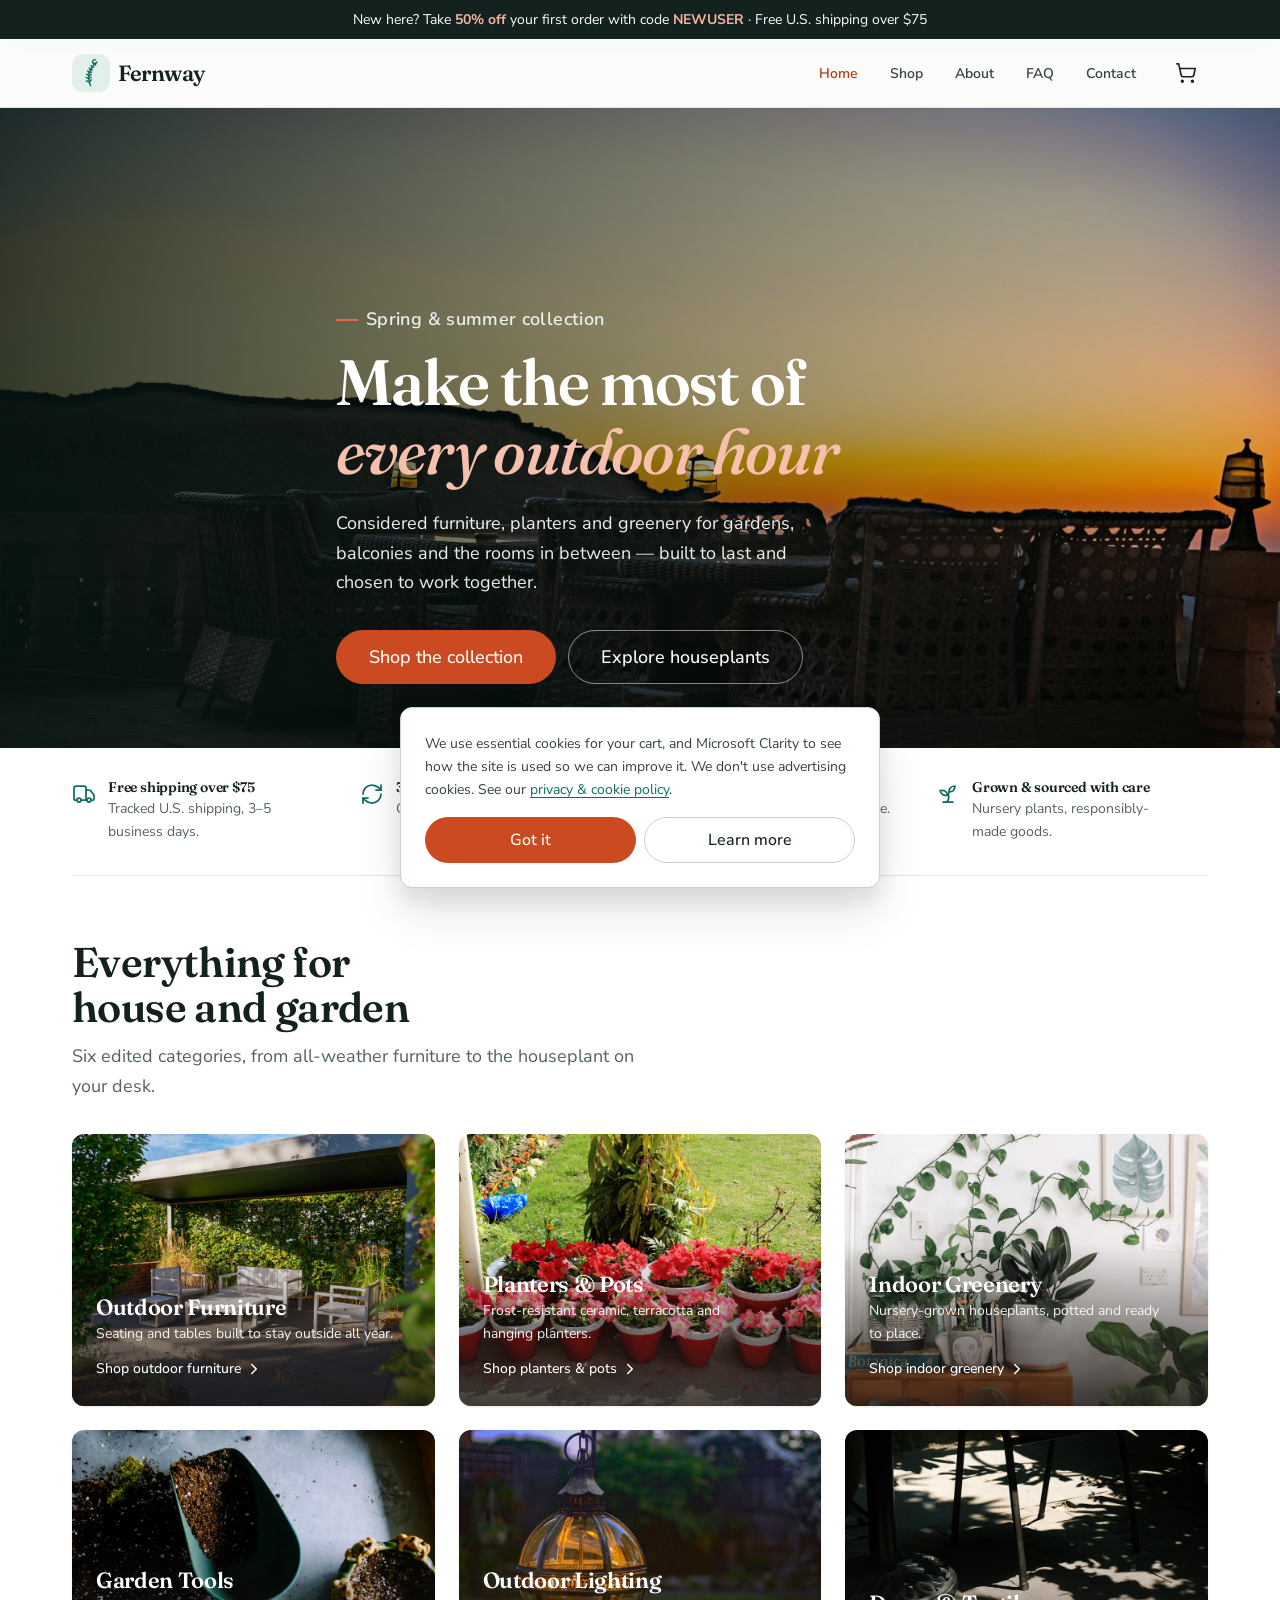
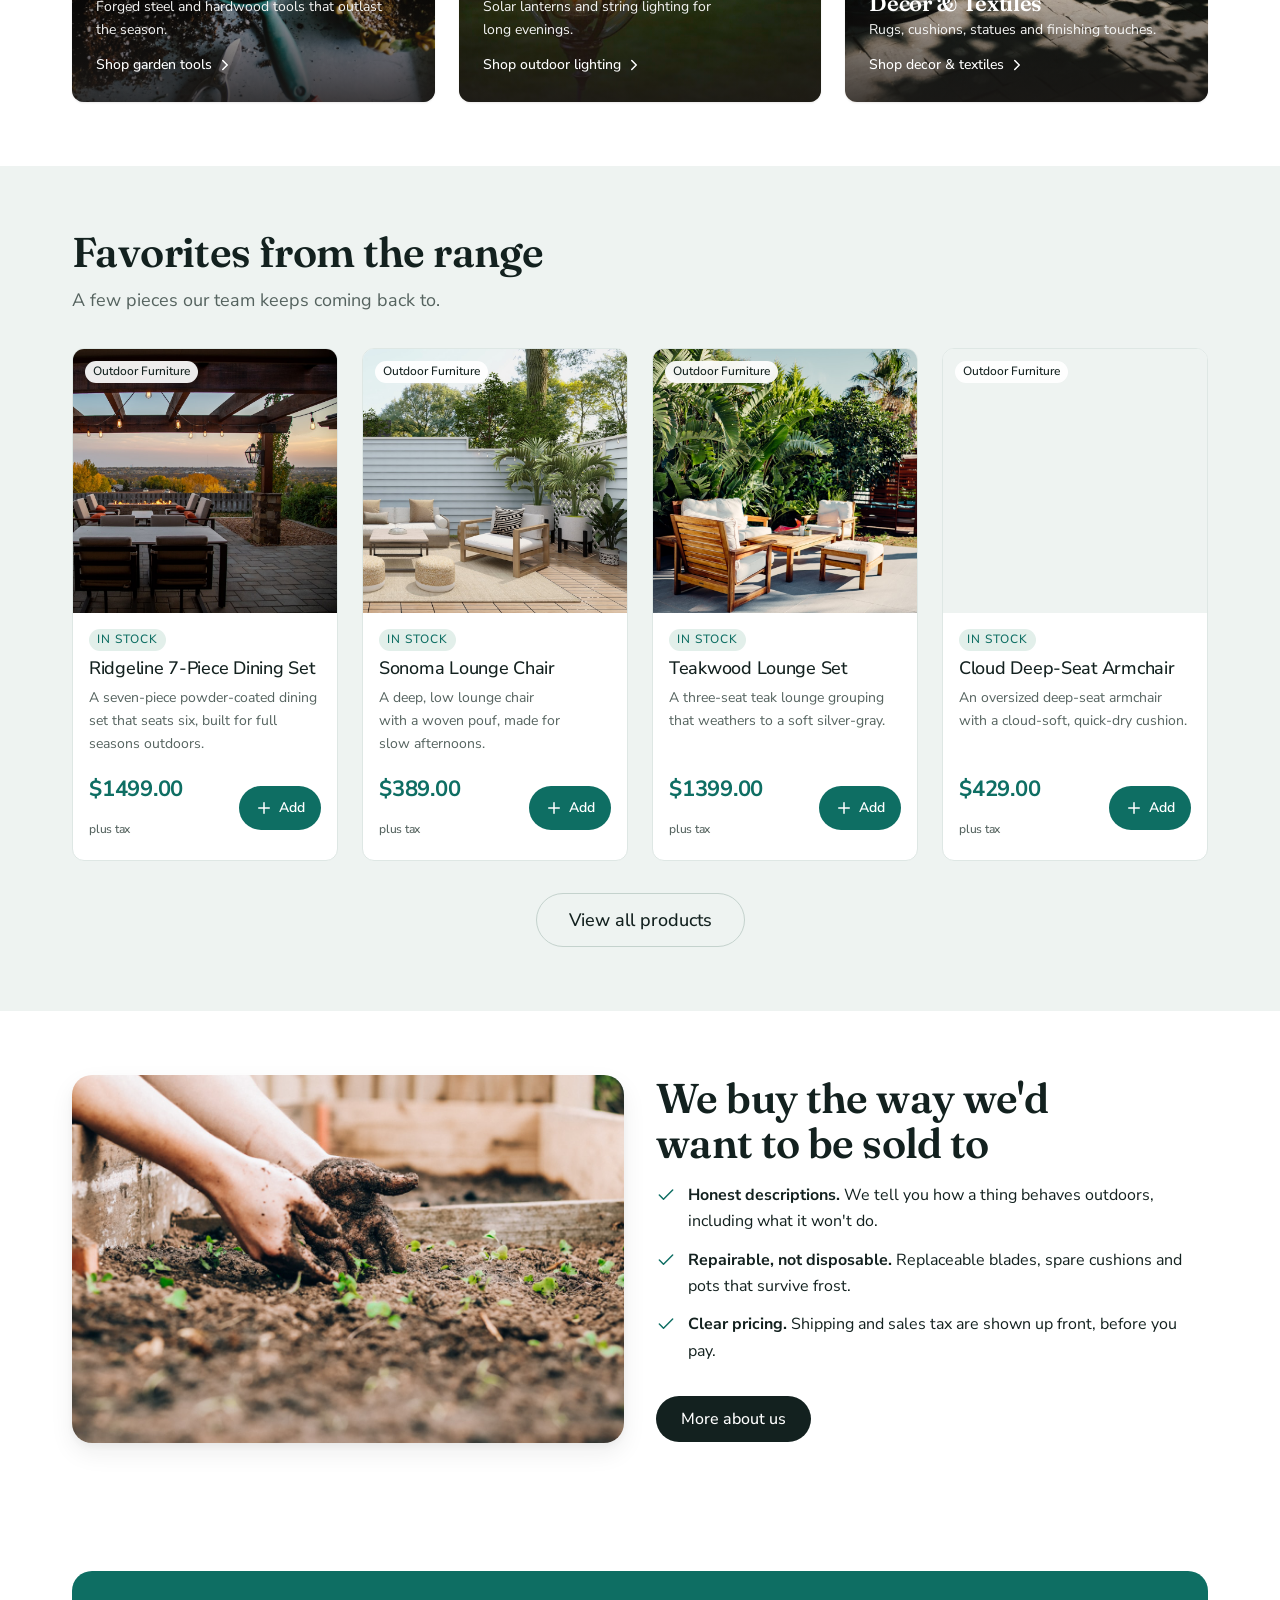
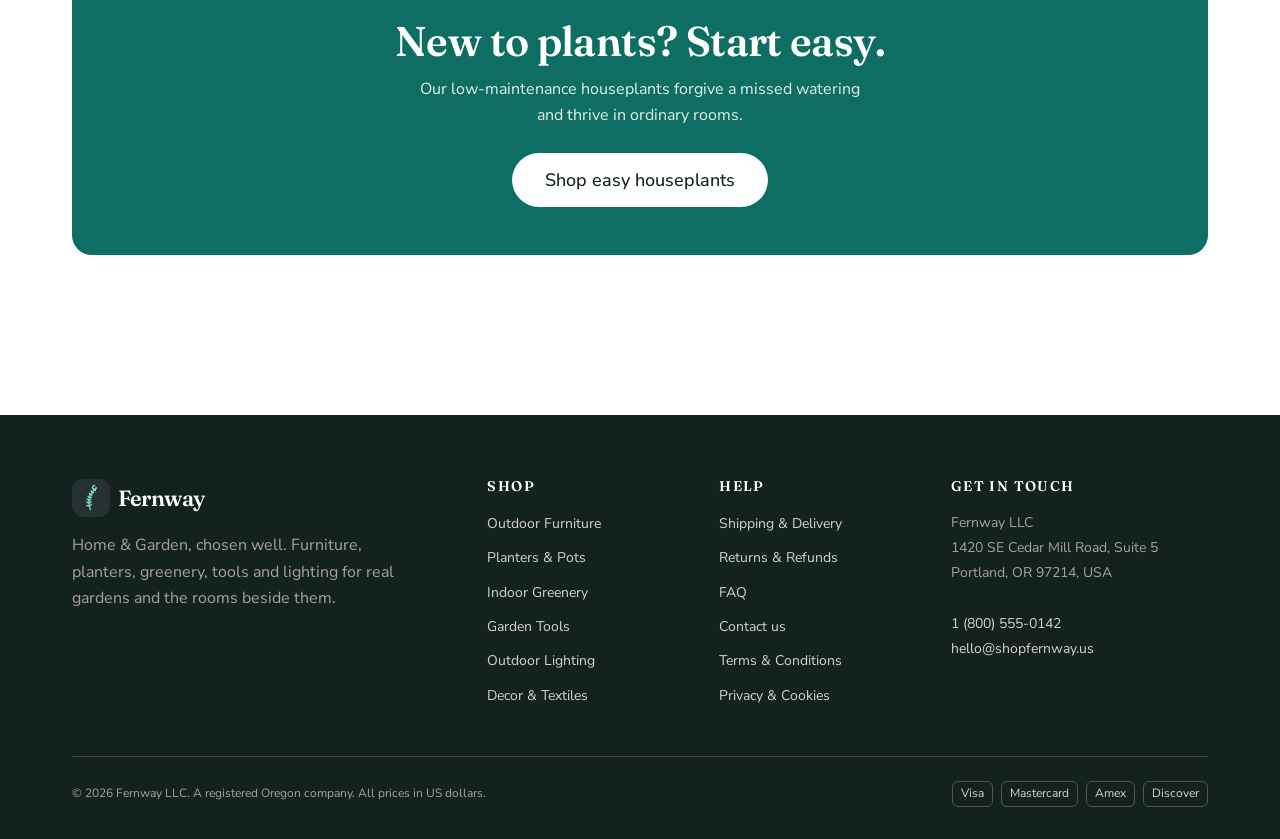
==== commit 7376b10d: "Update index.html" ====
--- a/index.html
+++ b/index.html
@@ -18,6 +18,18 @@
   <link rel="preload" href="assets/fonts/nunito-sans-400.woff2" as="font" type="font/woff2" crossorigin>
   <link rel="stylesheet" href="css/styles.css">
   <script type="text/javascript">(function(c,l,a,r,i,t,y){c[a]=c[a]||function(){(c[a].q=c[a].q||[]).push(arguments)};t=l.createElement(r);t.async=1;t.src="https://www.clarity.ms/tag/"+i;y=l.getElementsByTagName(r)[0];y.parentNode.insertBefore(t,y);})(window, document, "clarity", "script", "xrzuqr690d");</script>
+
+
+
+
+
+
+
+
+
+
+
+
 </head>
 <body>
   <a class="skip-link" href="#main">Skip to content</a>
